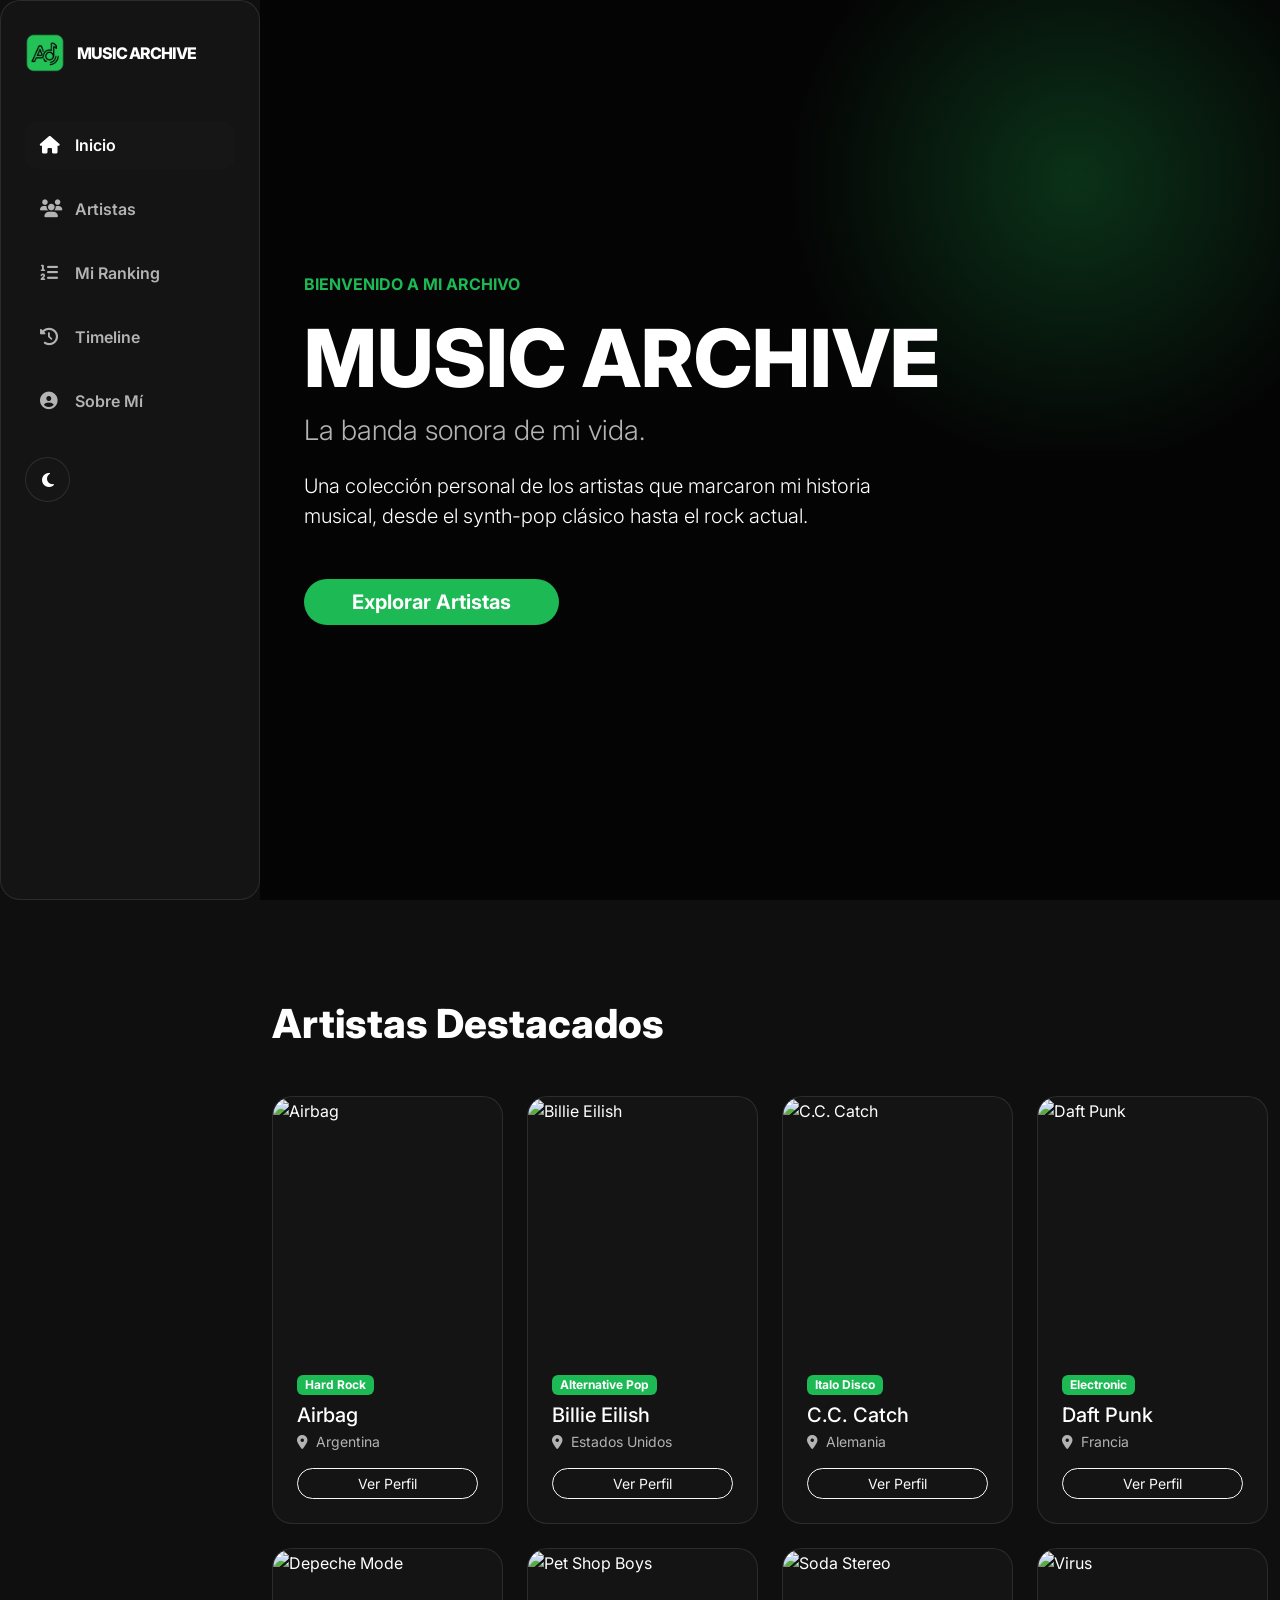
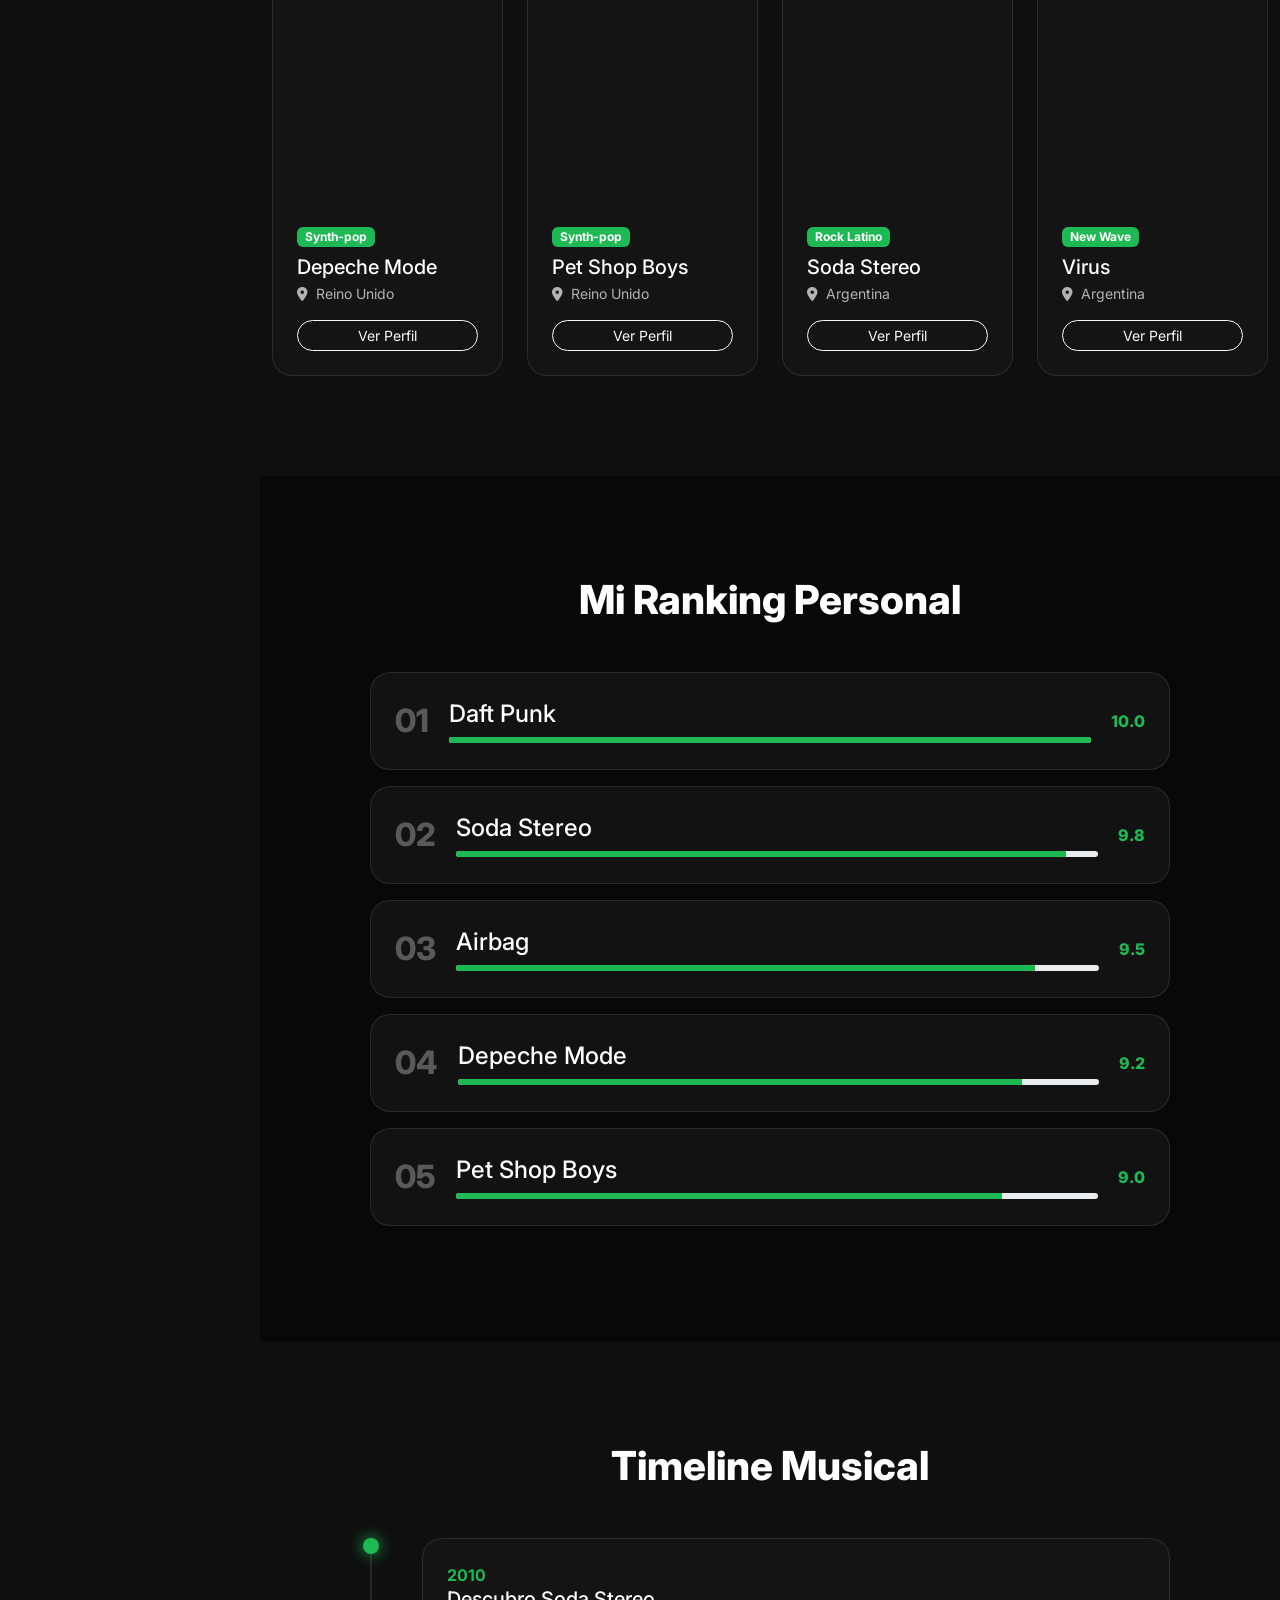
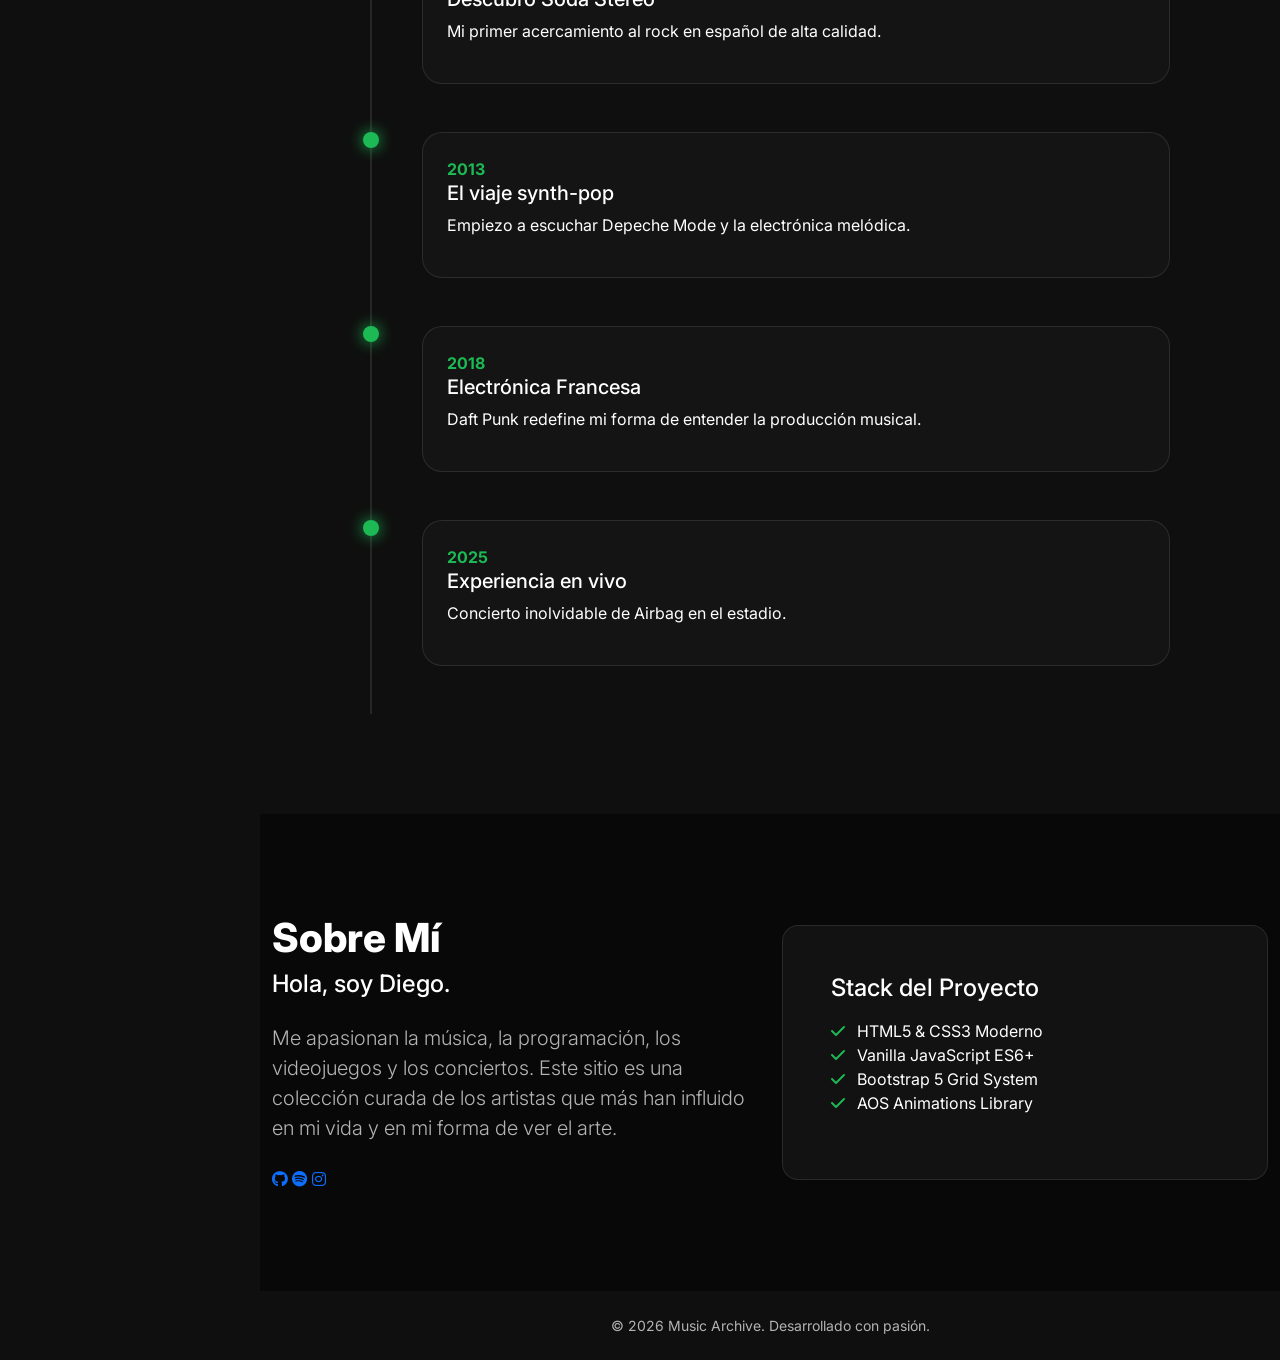
==== index.html @ b7717cc1 "Primer commit" ====
<!DOCTYPE html>
<html lang="es" data-theme="dark">
<head>
    <meta charset="UTF-8">
    <meta name="viewport" content="width=device-width, initial-scale=1.0">
    <title>Music Archive | La banda sonora de mi vida</title>
    <link rel="icon" type="image/x-icon" href="./imgs//ico//Logo Ad.ico">
    <!-- Bootstrap 5 CDN -->
    <link href="https://cdn.jsdelivr.net/npm/bootstrap@5.3.0/dist/css/bootstrap.min.css" rel="stylesheet">
    <!-- Font Awesome -->
    <link rel="stylesheet" href="https://cdnjs.cloudflare.com/ajax/libs/font-awesome/6.4.0/css/all.min.css">
    <!-- AOS Animations -->
    <link href="https://unpkg.com/aos@2.3.1/dist/aos.css" rel="stylesheet">
    <!-- Google Fonts -->
    <link href="https://fonts.googleapis.com/css2?family=Inter:wght@300;400;600;800&display=swap" rel="stylesheet">
    <!-- Custom CSS -->
    <link rel="stylesheet" href="css/style.css">
</head>
<body>

    <!-- Sidebar Navigation -->
    <nav class="sidebar glass">
        <div class="sidebar-header">
            <!-- <i class="fas fa-compact-disc logo-icon"></i> -->
            <img src="./imgs/img/Logo Ad-blck.png" alt="Logo" style="max-height: 40px;">
            <span class="logo-text">MUSIC ARCHIVE</span>
        </div>
        <ul class="nav-links">
            <li><a href="#hero" class="active"><i class="fas fa-home"></i> <span>Inicio</span></a></li>
            <li><a href="#artists"><i class="fas fa-users"></i> <span>Artistas</span></a></li>
            <li><a href="#ranking"><i class="fas fa-list-ol"></i> <span>Mi Ranking</span></a></li>
            <li><a href="#timeline"><i class="fas fa-history"></i> <span>Timeline</span></a></li>
            <li><a href="#about"><i class="fas fa-user-circle"></i> <span>Sobre Mí</span></a></li>
        </ul>
        <div class="theme-switch-wrapper">
            <button id="theme-toggle" class="btn-theme">
                <i class="fas fa-moon"></i>
            </button>
        </div>
    </nav>

    <!-- Main Content Area -->
    <main class="content-wrapper">
        
        <!-- Hero Section -->
        <section id="hero" class="hero-section d-flex align-items-center">
            <div class="container" data-aos="fade-up">
                <h6 class="text-spotify fw-bold mb-3">BIENVENIDO A MI ARCHIVO</h6>
                <h1 class="display-1 fw-800">MUSIC ARCHIVE</h1>
                <h2 class="h3 fw-light text-secondary-muted">La banda sonora de mi vida.</h2>
                <p class="lead mt-4 max-w-600">Una colección personal de los artistas que marcaron mi historia musical, desde el synth-pop clásico hasta el rock actual.</p>
                <div class="mt-5">
                    <a href="#artists" class="btn btn-spotify btn-lg rounded-pill px-5">Explorar Artistas</a>
                </div>
            </div>
            <div class="hero-gradient-bg"></div>
        </section>

        <!-- Artists Grid -->
        <section id="artists" class="section-padding">
            <div class="container">
                <h2 class="section-title mb-5" data-aos="fade-right">Artistas Destacados</h2>
                <div class="row g-4">
                    <!-- Artista 1: Airbag -->
                    <div class="col-md-6 col-lg-4 col-xl-3" data-aos="zoom-in" data-aos-delay="100">
                        <div class="artist-card glass">
                            <div class="artist-img-wrapper">
                                <img src="https://i.scdn.co/image/ab676161000051747e7ce771bde5235afd45cb43" alt="Airbag">
                            </div>
                            <div class="card-body p-4">
                                <span class="badge bg-spotify mb-2">Hard Rock</span>
                                <h3 class="h5 mb-1">Airbag</h3>
                                <p class="text-secondary-muted small mb-3"><i class="fas fa-map-marker-alt me-1"></i> Argentina</p>
                                <a href="artists/airbag.html" class="btn btn-outline-light btn-sm w-100 rounded-pill">Ver Perfil</a>
                            </div>
                        </div>
                    </div>
                    <div class="col-md-6 col-lg-4 col-xl-3" data-aos="zoom-in" data-aos-delay="200">
                        <div class="artist-card glass">
                            <div class="artist-img-wrapper">
                                <img src="https://laut.de/Billie-Eilish/billie-eilish-248085.jpg" alt="Billie Eilish">
                            </div>
                            <div class="card-body p-4">
                                <span class="badge bg-spotify mb-2">Alternative Pop</span>
                                <h3 class="h5 mb-1">Billie Eilish</h3>
                                <p class="text-secondary-muted small mb-3"><i class="fas fa-map-marker-alt me-1"></i> Estados Unidos</p>
                                <a href="artists/billie-eilish.html" class="btn btn-outline-light btn-sm w-100 rounded-pill">Ver Perfil</a>
                            </div>
                        </div>
                    </div>

                    <!-- Artista 2: C.C. Catch -->
                    <div class="col-md-6 col-lg-4 col-xl-3" data-aos="zoom-in" data-aos-delay="200">
                        <div class="artist-card glass">
                            <div class="artist-img-wrapper">
                                <img src="https://i.scdn.co/image/ab6761610000e5ebc1478ad42116bc7bc41c05b7" alt="C.C. Catch">
                            </div>
                            <div class="card-body p-4">
                                <span class="badge bg-spotify mb-2">Italo Disco</span>
                                <h3 class="h5 mb-1">C.C. Catch</h3>
                                <p class="text-secondary-muted small mb-3"><i class="fas fa-map-marker-alt me-1"></i> Alemania</p>
                                <a href="artists/cc-catch.html" class="btn btn-outline-light btn-sm w-100 rounded-pill">Ver Perfil</a>
                            </div>
                        </div>
                    </div>

                    <!-- Artista 3: Daft Punk -->
                    <div class="col-md-6 col-lg-4 col-xl-3" data-aos="zoom-in" data-aos-delay="300">
                        <div class="artist-card glass">
                            <div class="artist-img-wrapper">
                                <img src="https://circulopostal.com/wp-content/uploads/2023/10/merlin_68436082_cbc2d16f-e4ce-4e8e-9f06-d2789c9f309b-superJumbo.jpg" alt="Daft Punk">
                            </div>
                            <div class="card-body p-4">
                                <span class="badge bg-spotify mb-2">Electronic</span>
                                <h3 class="h5 mb-1">Daft Punk</h3>
                                <p class="text-secondary-muted small mb-3"><i class="fas fa-map-marker-alt me-1"></i> Francia</p>
                                <a href="artists/daft-punk.html" class="btn btn-outline-light btn-sm w-100 rounded-pill">Ver Perfil</a>
                            </div>
                        </div>
                    </div>

                    <!-- Artista 4: Depeche Mode -->
                    <div class="col-md-6 col-lg-4 col-xl-3" data-aos="zoom-in" data-aos-delay="400">
                        <div class="artist-card glass">
                            <div class="artist-img-wrapper">
                                <img src="https://www.lanacion.com.ar/resizer/v2/martin-gore-y-dave-gahan-de-depeche-mode-en-6WGZ7ZXPPBHDNB7FP3FCNU63EE.jpg?auth=3cbb375201bf2459477ee32d0f6359431b505a8c3b9cfcdce500269f2fc89ba1&width=1200&height=800&quality=70&smart=true" alt="Depeche Mode">
                            </div>
                            <div class="card-body p-4">
                                <span class="badge bg-spotify mb-2">Synth-pop</span>
                                <h3 class="h5 mb-1">Depeche Mode</h3>
                                <p class="text-secondary-muted small mb-3"><i class="fas fa-map-marker-alt me-1"></i> Reino Unido</p>
                                <a href="artists/depeche-mode.html" class="btn btn-outline-light btn-sm w-100 rounded-pill">Ver Perfil</a>
                            </div>
                        </div>
                    </div>

                    <!-- Artista 5: Pet Shop Boys -->
                    <div class="col-md-6 col-lg-4 col-xl-3" data-aos="zoom-in" data-aos-delay="500">
                        <div class="artist-card glass">
                            <div class="artist-img-wrapper">
                                <img src="https://musicayoxigeno.com/wp-content/uploads/2019/01/psb-banner_edited.jpg" alt="Pet Shop Boys">
                            </div>
                            <div class="card-body p-4">
                                <span class="badge bg-spotify mb-2">Synth-pop</span>
                                <h3 class="h5 mb-1">Pet Shop Boys</h3>
                                <p class="text-secondary-muted small mb-3"><i class="fas fa-map-marker-alt me-1"></i> Reino Unido</p>
                                <a href="artists/pet-shop-boys.html" class="btn btn-outline-light btn-sm w-100 rounded-pill">Ver Perfil</a>
                            </div>
                        </div>
                    </div>

                    <!-- Artista 6: Soda Stereo -->
                    <div class="col-md-6 col-lg-4 col-xl-3" data-aos="zoom-in" data-aos-delay="600">
                        <div class="artist-card glass">
                            <div class="artist-img-wrapper">
                                <img src="https://s3-us-west-1.amazonaws.com/peermusic-web-content/images/Lg/2499ad6f-5bdc-4321-9311-924814ea4e5e.jpg" alt="Soda Stereo">
                            </div>
                            <div class="card-body p-4">
                                <span class="badge bg-spotify mb-2">Rock Latino</span>
                                <h3 class="h5 mb-1">Soda Stereo</h3>
                                <p class="text-secondary-muted small mb-3"><i class="fas fa-map-marker-alt me-1"></i> Argentina</p>
                                <a href="artists/soda-stereo.html" class="btn btn-outline-light btn-sm w-100 rounded-pill">Ver Perfil</a>
                            </div>
                        </div>
                    </div>

                    <!-- Artista 7: Virus -->
                    <div class="col-md-6 col-lg-4 col-xl-3" data-aos="zoom-in" data-aos-delay="700">
                        <div class="artist-card glass">
                            <div class="artist-img-wrapper">
                                <img src="https://www.lanacion.com.ar/resizer/v2/la-discografia-de-virus-se-resignifico-con-los-3GSNBUH33RFXTMH2KKJ5DCEHAQ.jpg?auth=3c89581bac572e0272e9e0b8bd347015bab5443abb080338b44e05535ca7c685&width=420&height=280&quality=70&smart=true" alt="Virus">
                            </div>
                            <div class="card-body p-4">
                                <span class="badge bg-spotify mb-2">New Wave</span>
                                <h3 class="h5 mb-1">Virus</h3>
                                <p class="text-secondary-muted small mb-3"><i class="fas fa-map-marker-alt me-1"></i> Argentina</p>
                                <a href="artists/virus.html" class="btn btn-outline-light btn-sm w-100 rounded-pill">Ver Perfil</a>
                            </div>
                        </div>
                    </div>
                </div>
            </div>
        </section>

        <!-- Ranking Section -->
        <section id="ranking" class="section-padding bg-darker">
            <div class="container">
                <h2 class="section-title text-center mb-5" data-aos="fade-up">Mi Ranking Personal</h2>
                <div class="ranking-container mx-auto" style="max-width: 800px;">
                    <!-- Top 1 -->
                    <div class="ranking-item glass mb-3" data-aos="fade-left">
                        <div class="rank-number">01</div>
                        <div class="rank-info flex-grow-1">
                            <h4>Daft Punk</h4>
                            <div class="progress" style="height: 6px;">
                                <div class="progress-bar bg-spotify" style="width: 100%"></div>
                            </div>
                        </div>
                        <div class="rank-score">10.0</div>
                    </div>
                    <!-- Top 2 -->
                    <div class="ranking-item glass mb-3" data-aos="fade-left" data-aos-delay="100">
                        <div class="rank-number">02</div>
                        <div class="rank-info flex-grow-1">
                            <h4>Soda Stereo</h4>
                            <div class="progress" style="height: 6px;">
                                <div class="progress-bar bg-spotify" style="width: 95%"></div>
                            </div>
                        </div>
                        <div class="rank-score">9.8</div>
                    </div>
                    <!-- Top 3 -->
                    <div class="ranking-item glass mb-3" data-aos="fade-left" data-aos-delay="200">
                        <div class="rank-number">03</div>
                        <div class="rank-info flex-grow-1">
                            <h4>Airbag</h4>
                            <div class="progress" style="height: 6px;">
                                <div class="progress-bar bg-spotify" style="width: 90%"></div>
                            </div>
                        </div>
                        <div class="rank-score">9.5</div>
                    </div>
                    <!-- Top 4 -->
                    <div class="ranking-item glass mb-3" data-aos="fade-left" data-aos-delay="300">
                        <div class="rank-number">04</div>
                        <div class="rank-info flex-grow-1">
                            <h4>Depeche Mode</h4>
                            <div class="progress" style="height: 6px;">
                                <div class="progress-bar bg-spotify" style="width: 88%"></div>
                            </div>
                        </div>
                        <div class="rank-score">9.2</div>
                    </div>
                    <!-- Top 5 -->
                    <div class="ranking-item glass mb-3" data-aos="fade-left" data-aos-delay="400">
                        <div class="rank-number">05</div>
                        <div class="rank-info flex-grow-1">
                            <h4>Pet Shop Boys</h4>
                            <div class="progress" style="height: 6px;">
                                <div class="progress-bar bg-spotify" style="width: 85%"></div>
                            </div>
                        </div>
                        <div class="rank-score">9.0</div>
                    </div>
                </div>
            </div>
        </section>

        <!-- Timeline Section -->
        <section id="timeline" class="section-padding">
            <div class="container">
                <h2 class="section-title text-center mb-5" data-aos="fade-up">Timeline Musical</h2>
                <div class="timeline">
                    <div class="timeline-item" data-aos="fade-up">
                        <div class="timeline-dot"></div>
                        <div class="timeline-content glass">
                            <span class="year text-spotify fw-bold">2010</span>
                            <h5>Descubro Soda Stereo</h5>
                            <p>Mi primer acercamiento al rock en español de alta calidad.</p>
                        </div>
                    </div>
                    <div class="timeline-item" data-aos="fade-up">
                        <div class="timeline-dot"></div>
                        <div class="timeline-content glass">
                            <span class="year text-spotify fw-bold">2013</span>
                            <h5>El viaje synth-pop</h5>
                            <p>Empiezo a escuchar Depeche Mode y la electrónica melódica.</p>
                        </div>
                    </div>
                    <div class="timeline-item" data-aos="fade-up">
                        <div class="timeline-dot"></div>
                        <div class="timeline-content glass">
                            <span class="year text-spotify fw-bold">2018</span>
                            <h5>Electrónica Francesa</h5>
                            <p>Daft Punk redefine mi forma de entender la producción musical.</p>
                        </div>
                    </div>
                    <div class="timeline-item" data-aos="fade-up">
                        <div class="timeline-dot"></div>
                        <div class="timeline-content glass">
                            <span class="year text-spotify fw-bold">2025</span>
                            <h5>Experiencia en vivo</h5>
                            <p>Concierto inolvidable de Airbag en el estadio.</p>
                        </div>
                    </div>
                </div>
            </div>
        </section>

        <!-- About Me Section -->
        <section id="about" class="section-padding bg-darker">
            <div class="container">
                <div class="row align-items-center">
                    <div class="col-md-6" data-aos="fade-right">
                        <h2 class="section-title">Sobre Mí</h2>
                        <h3 class="h4 mb-4">Hola, soy Diego.</h3>
                        <p class="text-secondary-muted lead">Me apasionan la música, la programación, los videojuegos y los conciertos. Este sitio es una colección curada de los artistas que más han influido en mi vida y en mi forma de ver el arte.</p>
                        <div class="social-links  mt-4">
                            <a href="https://github.com/Alvaro-Diego-MQ" class="social-icon"><i class="fab fa-github"></i></a>
                            <a href="https://open.spotify.com/user/wjz55u7jkf20g5kwzcxeyxnja?si=cb12851d0dd44bbf" class="social-icon"><i class="fab fa-spotify"></i></a>
                            <a href="https://www.instagram.com/alv_diego_rck" class="social-icon"><i class="fab fa-instagram"></i></a>
                        </div>
                    </div>
                    <div class="col-md-6 mt-5 mt-md-0" data-aos="fade-left">
                        <div class="glass p-5 rounded-4">
                            <h4 class="mb-3">Stack del Proyecto</h4>
                            <ul class="list-unstyled">
                                <li><i class="fas fa-check text-spotify me-2"></i> HTML5 & CSS3 Moderno</li>
                                <li><i class="fas fa-check text-spotify me-2"></i> Vanilla JavaScript ES6+</li>
                                <li><i class="fas fa-check text-spotify me-2"></i> Bootstrap 5 Grid System</li>
                                <li><i class="fas fa-check text-spotify me-2"></i> AOS Animations Library</li>
                            </ul>
                        </div>
                    </div>
                </div>
            </div>
        </section>

        <!-- Footer -->
        <footer class="footer p-4 text-center glass-top">
            <p class="m-0 text-secondary-muted small">&copy; 2026 Music Archive. Desarrollado con pasión.</p>
        </footer>

    </main>

    <!-- Scripts -->
    <script src="https://cdn.jsdelivr.net/npm/bootstrap@5.3.0/dist/js/bootstrap.bundle.min.js"></script>
    <script src="https://unpkg.com/aos@2.3.1/dist/aos.js"></script>
    <script src="js/app.js"></script>
</body>
</html>
---- css/style.css ----
:root {
    --bg-color: #0f0f0f;
    --bg-darker: #080808;
    --card-bg: #181818;
    --spotify-green: #1DB954;
    --text-main: #FFFFFF;
    --text-secondary: #B3B3B3;
    --glass-bg: rgba(24, 24, 24, 0.7);
    --glass-border: rgba(255, 255, 255, 0.1);
    --transition-smooth: all 0.4s cubic-bezier(0.4, 0, 0.2, 1);
}

[data-theme="light"] {
    --bg-color: #f8f9fa;
    --bg-darker: #e9ecef;
    --card-bg: #ffffff;
    --text-main: #121212;
    --text-secondary: #555555;
    --glass-bg: rgba(255, 255, 255, 0.8);
    --glass-border: rgba(0, 0, 0, 0.1);
}

body {
    background-color: var(--bg-color);
    color: var(--text-main);
    font-family: 'Inter', sans-serif;
    overflow-x: hidden;
    transition: var(--transition-smooth);
}

.fw-800 { font-weight: 800; }
.text-spotify { color: var(--spotify-green); }
.bg-spotify { background-color: var(--spotify-green); }
.text-secondary-muted { color: var(--text-secondary); }
.max-w-600 { max-width: 600px; }

/* Sidebar */
.sidebar {
    width: 260px;
    height: 100vh;
    position: fixed;
    left: 0;
    top: 0;
    z-index: 1000;
    padding: 2rem 1.5rem;
    display: flex;
    flex-direction: column;
    border-right: 1px solid var(--glass-border);
}

.sidebar-header {
    display: flex;
    align-items: center;
    gap: 12px;
    margin-bottom: 3rem;
}

.logo-icon {
    font-size: 2rem;
    color: var(--spotify-green);
}

.logo-text {
    font-weight: 800;
    letter-spacing: -1px;
}

.nav-links {
    list-style: none;
    padding: 0;
}

.nav-links li {
    margin-bottom: 1rem;
}

.nav-links a {
    text-decoration: none;
    color: var(--text-secondary);
    font-weight: 600;
    display: flex;
    align-items: center;
    gap: 15px;
    padding: 12px 15px;
    border-radius: 12px;
    transition: var(--transition-smooth);
}

.nav-links a:hover, .nav-links a.active {
    color: var(--text-main);
    background: var(--glass-bg);
}

.nav-links a i {
    width: 20px;
    font-size: 1.1rem;
}

/* Main Layout */
.content-wrapper {
    margin-left: 260px;
}

/* Hero Section */
.hero-section {
    min-height: 100vh;
    position: relative;
    padding: 4rem 2rem;
    background-image: linear-gradient(rgba(0, 0, 0, 0.7), rgba(0, 0, 0, 0.7)), url('https://cdn.wallpapersafari.com/24/70/lN2D4h.png');
    background-repeat: no-repeat;
    background-size: cover;
    background-position: center;
    overflow: hidden;
    z-index: 1;
}

.hero-gradient-bg {
    position: absolute;
    top: -10%;
    right: -10%;
    width: 60%;
    height: 60%;
    background: radial-gradient(circle, rgba(29, 185, 84, 0.25) 0%, transparent 70%);
    z-index: -1;
    pointer-events: none;
}

/* Glassmorphism */
.glass {
    background: var(--glass-bg);
    backdrop-filter: blur(12px);
    border: 1px solid var(--glass-border);
    border-radius: 20px;
}

/* Cards Artistas */
.artist-card {
    overflow: hidden;
    transition: var(--transition-smooth);
    height: 100%;
}

.artist-card:hover {
    transform: translateY(-10px);
    border-color: var(--spotify-green);
    box-shadow: 0 10px 30px rgba(0,0,0,0.5);
}

.artist-img-wrapper {
    width: 100%;
    height: 250px;
    overflow: hidden;
}

.artist-img-wrapper img {
    width: 100%;
    height: 100%;
    object-fit: cover;
    transition: var(--transition-smooth);
}

.artist-card:hover .artist-img-wrapper img {
    scale: 1.1;
}

/* Ranking */
.ranking-item {
    display: flex;
    align-items: center;
    padding: 1.5rem;
    gap: 20px;
    transition: var(--transition-smooth);
}

.rank-number {
    font-size: 2rem;
    font-weight: 800;
    opacity: 0.3;
}

.rank-score {
    font-weight: 800;
    color: var(--spotify-green);
}

/* Timeline */
.timeline {
    position: relative;
    max-width: 800px;
    margin: 0 auto;
}

.timeline-item {
    position: relative;
    padding-left: 50px;
    padding-bottom: 3rem;
    border-left: 2px solid var(--glass-border);
}

.timeline-dot {
    position: absolute;
    left: -9px;
    top: 0;
    width: 16px;
    height: 16px;
    background: var(--spotify-green);
    border-radius: 50%;
    box-shadow: 0 0 15px var(--spotify-green);
}

.timeline-content {
    padding: 1.5rem;
}

/* Utility */
.section-padding { padding: 100px 0; }
.bg-darker { background-color: var(--bg-darker); }
.section-title { font-weight: 800; font-size: 2.5rem; }

.btn-spotify {
    background-color: var(--spotify-green);
    color: white;
    font-weight: 700;
    border: none;
    transition: var(--transition-smooth);
}

.btn-spotify:hover {
    background-color: #1ed760;
    transform: scale(1.05);
    color: white;
}

/* Theme Toggle Button */
.btn-theme {
    background: var(--glass-bg);
    border: 1px solid var(--glass-border);
    color: var(--text-main);
    width: 45px;
    height: 45px;
    border-radius: 50%;
    display: flex;
    align-items: center;
    justify-content: center;
    cursor: pointer;
    transition: var(--transition-smooth);
}

/* Responsive */
@media (max-width: 992px) {
    .sidebar {
        width: 100%;
        height: auto;
        bottom: 0;
        top: auto;
        left: 0;
        flex-direction: row;
        justify-content: center;
        padding: 0.5rem;
        border-right: none;
        border-top: 1px solid var(--glass-border);
    }
    .sidebar-header, .logo-text, .theme-switch-wrapper { display: none; }
    .nav-links { display: flex; margin: 0; width: 100%; justify-content: space-around; }
    .nav-links a span { display: none; }
    .content-wrapper { margin-left: 0; margin-bottom: 70px; }
    .display-1 { font-size: 3.5rem; }
}
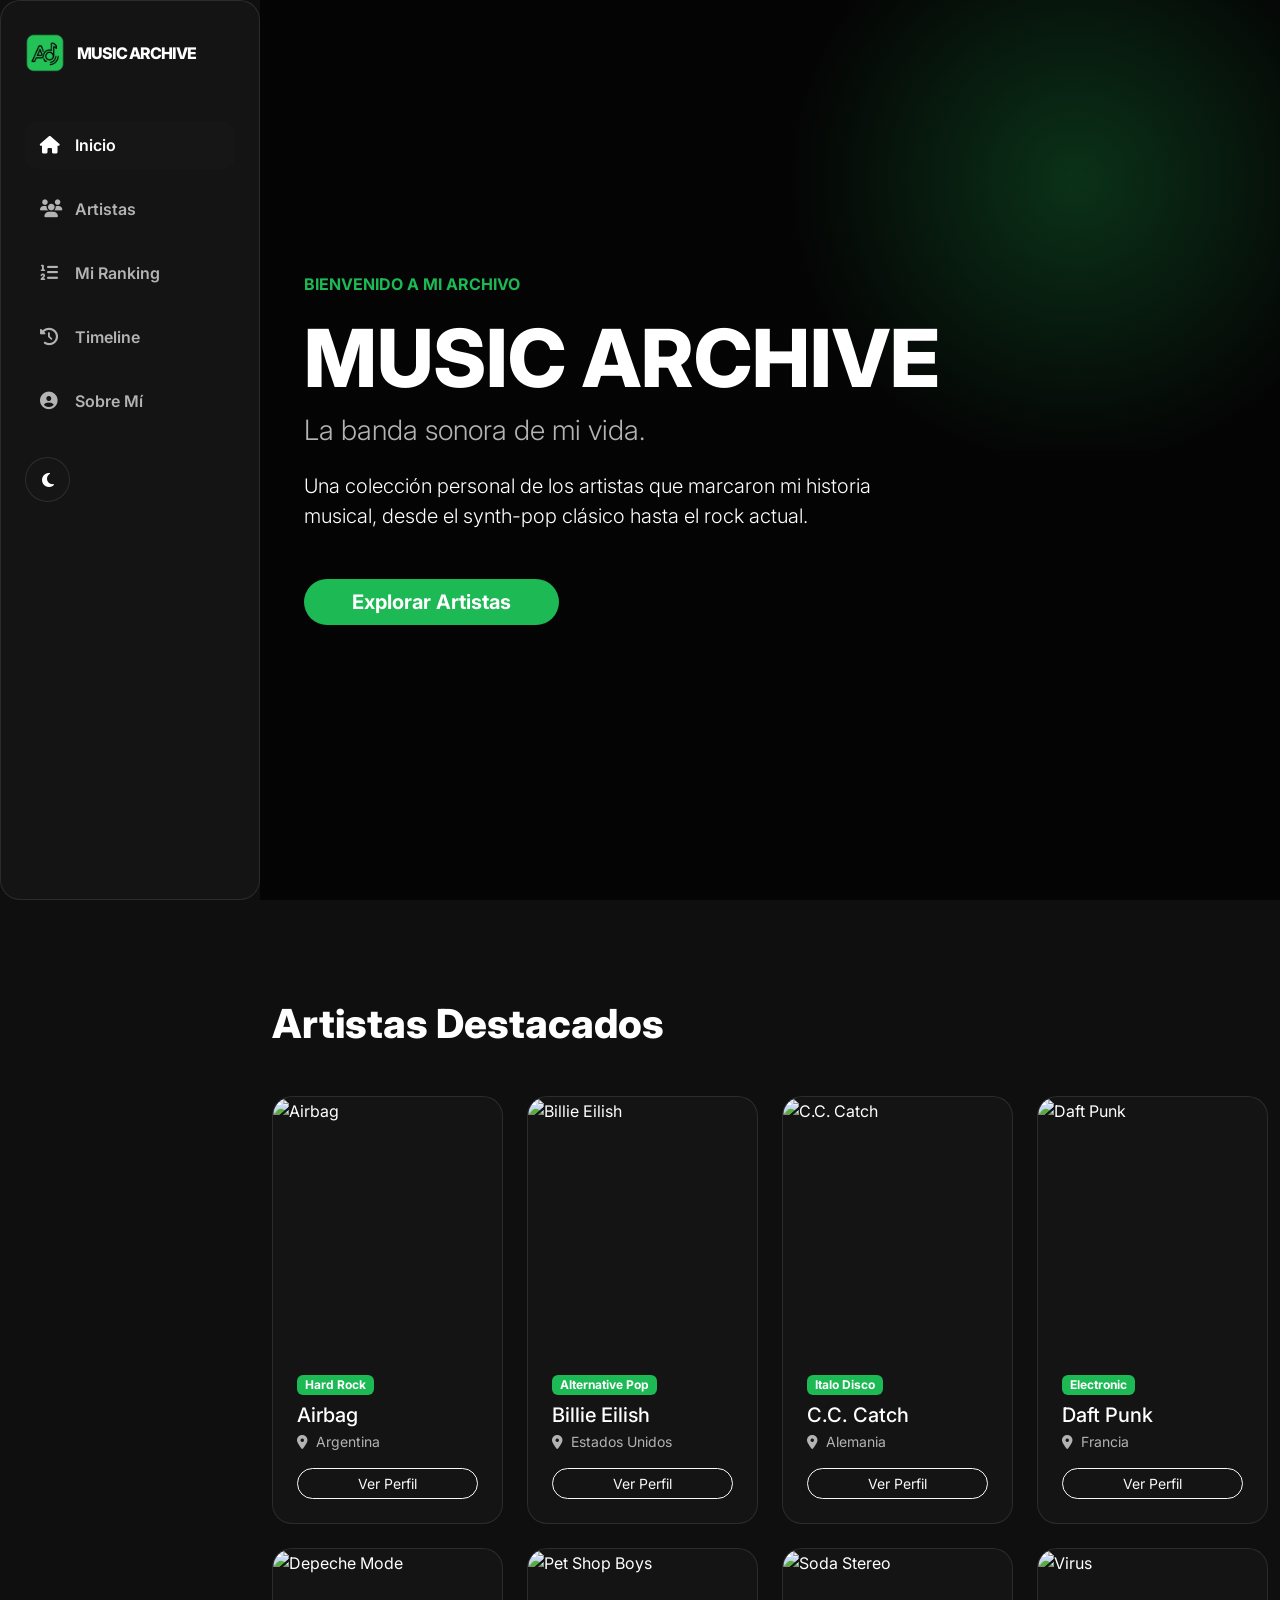
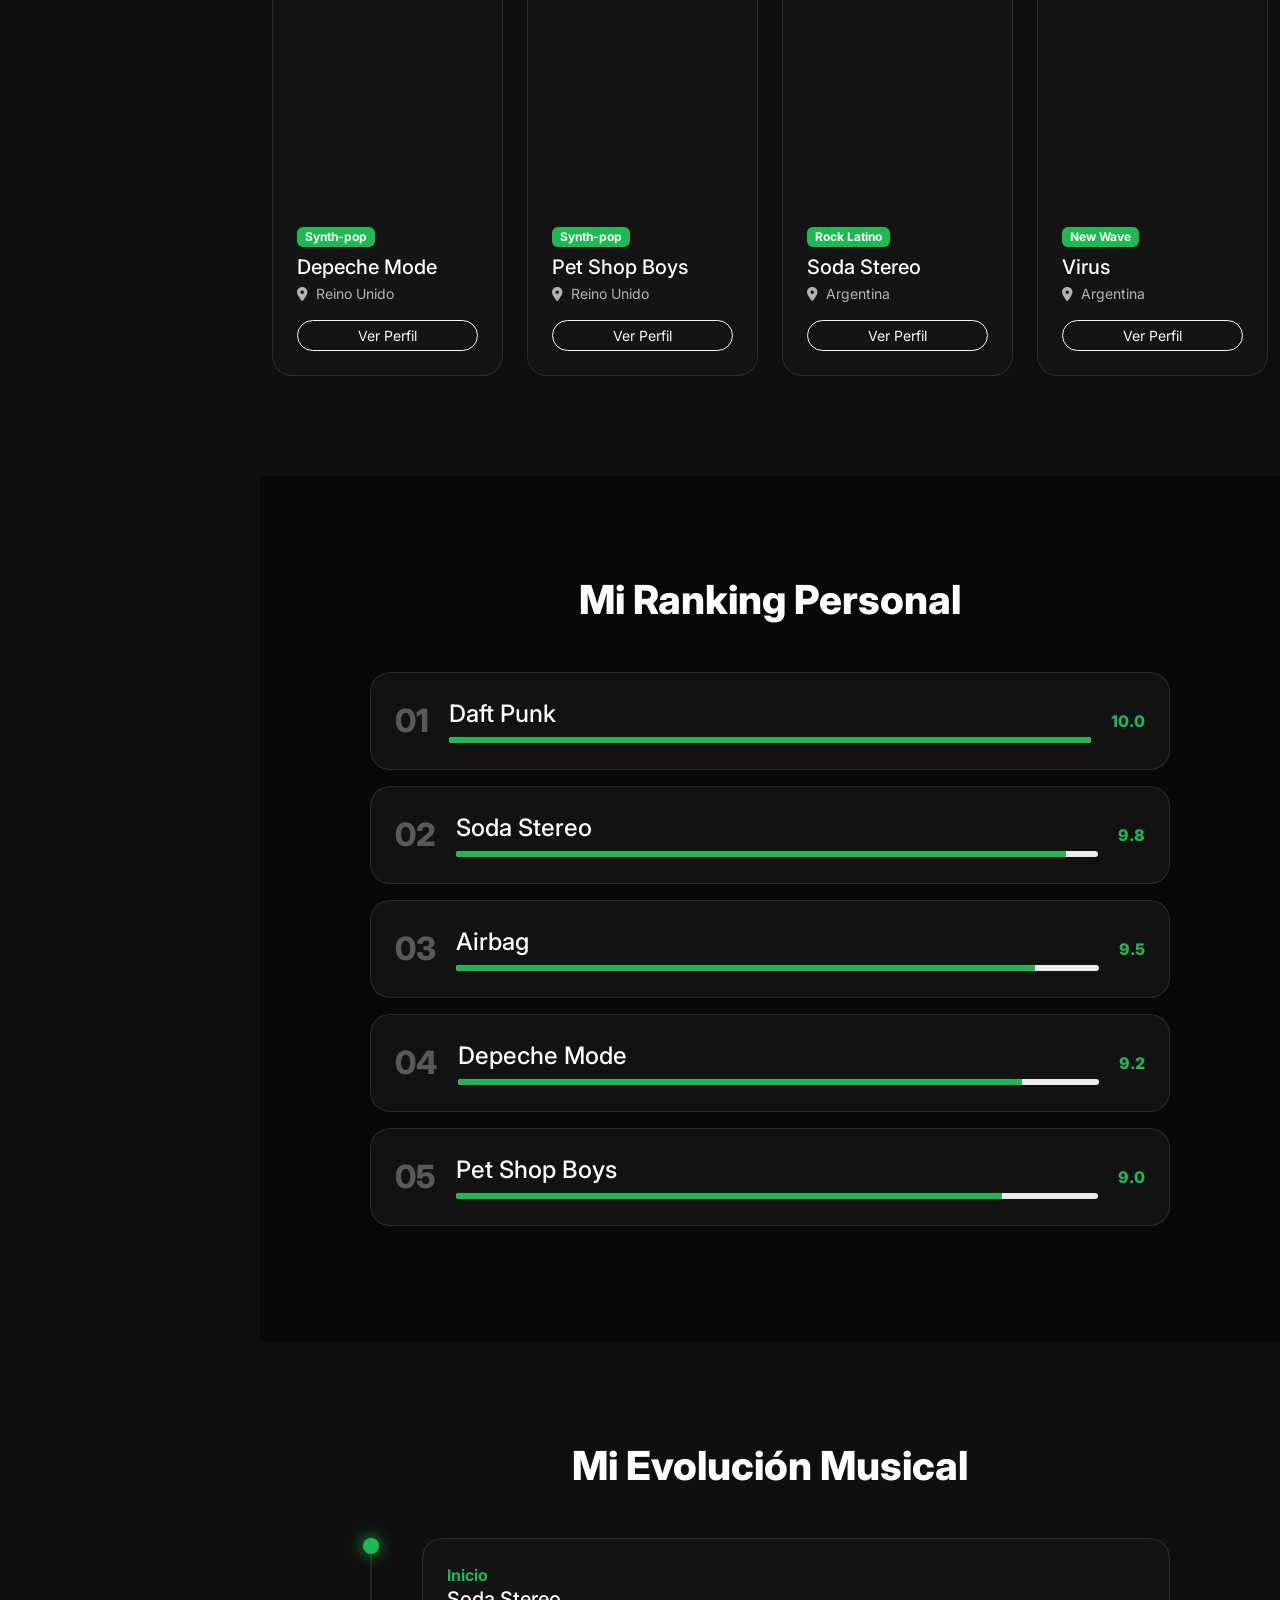
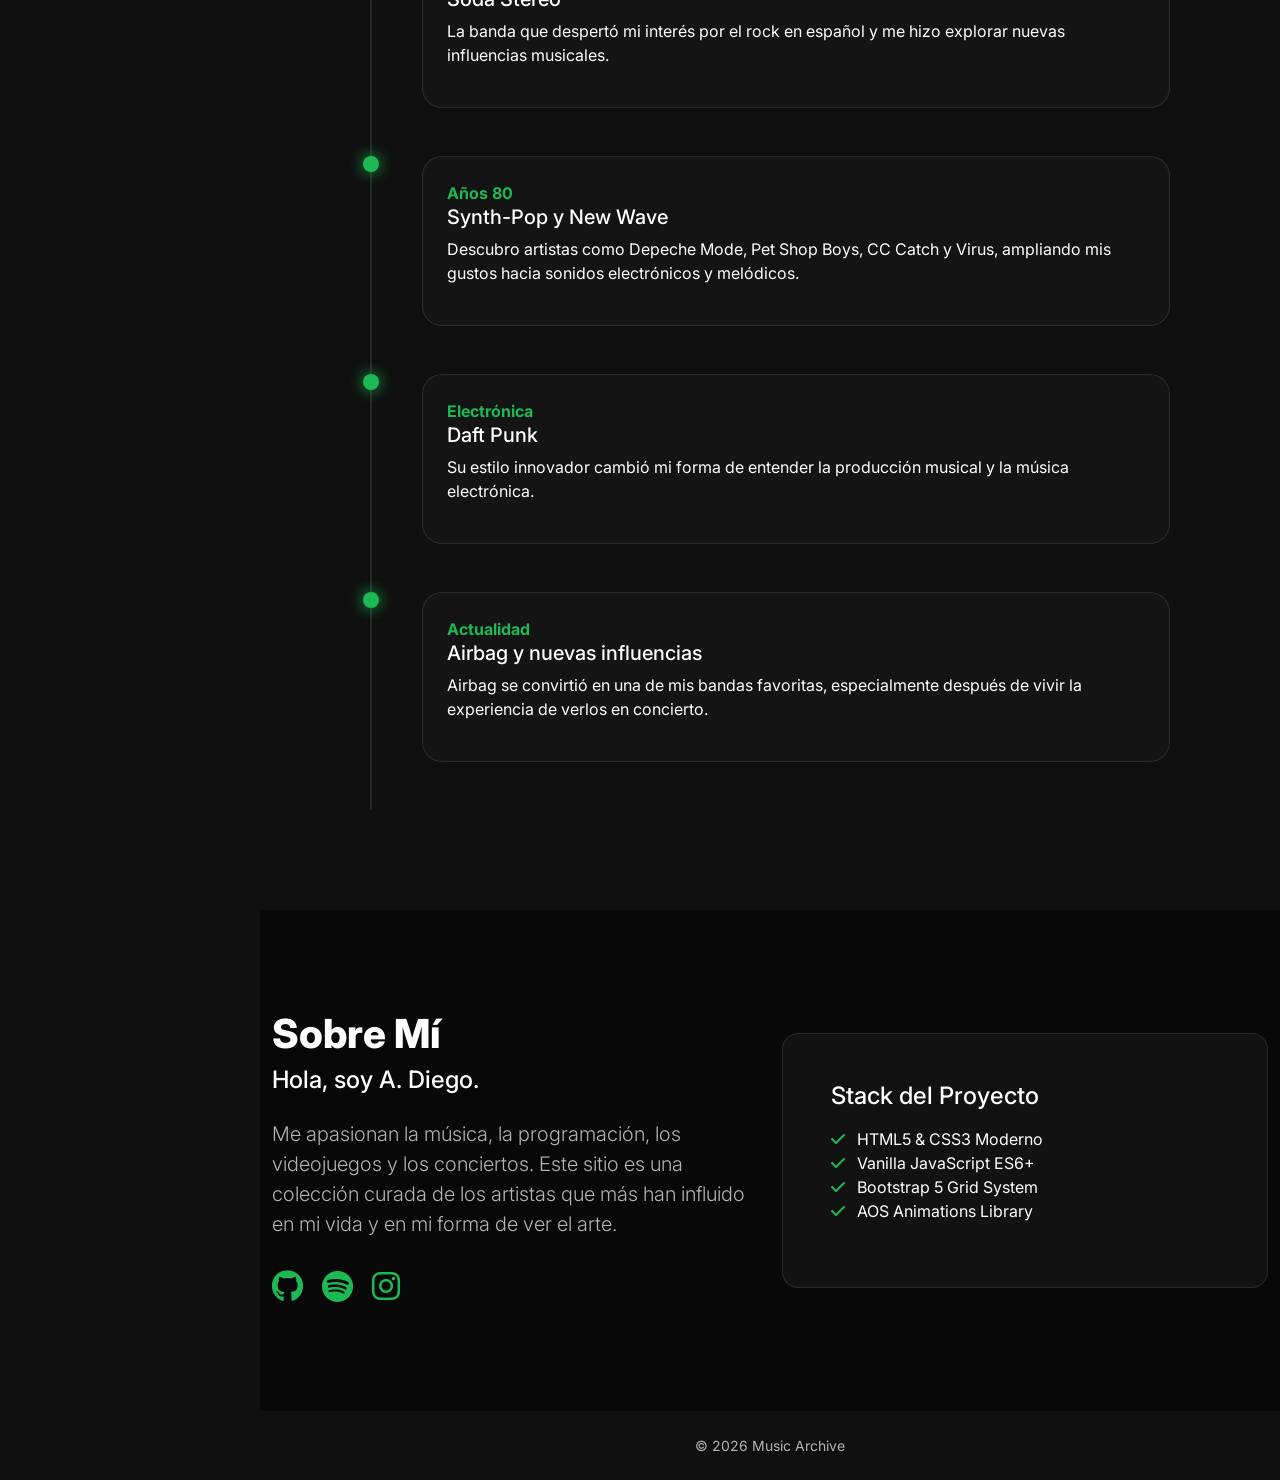
==== commit 71cb8f4c: "Fix names, descriptions  and icons" ====
--- a/index.html
+++ b/index.html
@@ -249,40 +249,48 @@
         <!-- Timeline Section -->
         <section id="timeline" class="section-padding">
             <div class="container">
-                <h2 class="section-title text-center mb-5" data-aos="fade-up">Timeline Musical</h2>
+                <h2 class="section-title text-center mb-5" data-aos="fade-up">
+                    Mi Evolución Musical
+                </h2>
+
                 <div class="timeline">
+
                     <div class="timeline-item" data-aos="fade-up">
                         <div class="timeline-dot"></div>
                         <div class="timeline-content glass">
-                            <span class="year text-spotify fw-bold">2010</span>
-                            <h5>Descubro Soda Stereo</h5>
-                            <p>Mi primer acercamiento al rock en español de alta calidad.</p>
-                        </div>
-                    </div>
+                            <span class="year text-spotify fw-bold">Inicio</span>
+                            <h5>Soda Stereo</h5>
+                            <p>La banda que despertó mi interés por el rock en español y me hizo explorar nuevas influencias musicales.</p>
+                        </div>
+                    </div>
+
                     <div class="timeline-item" data-aos="fade-up">
                         <div class="timeline-dot"></div>
                         <div class="timeline-content glass">
-                            <span class="year text-spotify fw-bold">2013</span>
-                            <h5>El viaje synth-pop</h5>
-                            <p>Empiezo a escuchar Depeche Mode y la electrónica melódica.</p>
-                        </div>
-                    </div>
+                            <span class="year text-spotify fw-bold">Años 80</span>
+                            <h5>Synth-Pop y New Wave</h5>
+                            <p>Descubro artistas como Depeche Mode, Pet Shop Boys, CC Catch y Virus, ampliando mis gustos hacia sonidos electrónicos y melódicos.</p>
+                        </div>
+                    </div>
+
                     <div class="timeline-item" data-aos="fade-up">
                         <div class="timeline-dot"></div>
                         <div class="timeline-content glass">
-                            <span class="year text-spotify fw-bold">2018</span>
-                            <h5>Electrónica Francesa</h5>
-                            <p>Daft Punk redefine mi forma de entender la producción musical.</p>
-                        </div>
-                    </div>
+                            <span class="year text-spotify fw-bold">Electrónica</span>
+                            <h5>Daft Punk</h5>
+                            <p>Su estilo innovador cambió mi forma de entender la producción musical y la música electrónica.</p>
+                        </div>
+                    </div>
+
                     <div class="timeline-item" data-aos="fade-up">
                         <div class="timeline-dot"></div>
                         <div class="timeline-content glass">
-                            <span class="year text-spotify fw-bold">2025</span>
-                            <h5>Experiencia en vivo</h5>
-                            <p>Concierto inolvidable de Airbag en el estadio.</p>
-                        </div>
-                    </div>
+                            <span class="year text-spotify fw-bold">Actualidad</span>
+                            <h5>Airbag y nuevas influencias</h5>
+                            <p>Airbag se convirtió en una de mis bandas favoritas, especialmente después de vivir la experiencia de verlos en concierto.</p>
+                        </div>
+                    </div>
+
                 </div>
             </div>
         </section>
@@ -293,12 +301,12 @@
                 <div class="row align-items-center">
                     <div class="col-md-6" data-aos="fade-right">
                         <h2 class="section-title">Sobre Mí</h2>
-                        <h3 class="h4 mb-4">Hola, soy Diego.</h3>
+                        <h3 class="h4 mb-4">Hola, soy A. Diego.</h3>
                         <p class="text-secondary-muted lead">Me apasionan la música, la programación, los videojuegos y los conciertos. Este sitio es una colección curada de los artistas que más han influido en mi vida y en mi forma de ver el arte.</p>
                         <div class="social-links  mt-4">
-                            <a href="https://github.com/Alvaro-Diego-MQ" class="social-icon"><i class="fab fa-github"></i></a>
-                            <a href="https://open.spotify.com/user/wjz55u7jkf20g5kwzcxeyxnja?si=cb12851d0dd44bbf" class="social-icon"><i class="fab fa-spotify"></i></a>
-                            <a href="https://www.instagram.com/alv_diego_rck" class="social-icon"><i class="fab fa-instagram"></i></a>
+                            <a href="https://github.com/Alvaro-Diego-MQ" target="_blank" rel="noopener noreferrer" class="social-icon"><i class="fab fa-github"></i></a>
+                            <a href="https://open.spotify.com/user/wjz55u7jkf20g5kwzcxeyxnja?si=cb12851d0dd44bbf" target="_blank" rel="noopener noreferrer" class="social-icon"><i class="fab fa-spotify"></i></a>
+                            <a href="https://www.instagram.com/alv_diego_rck" target="_blank" rel="noopener noreferrer" class="social-icon"><i class="fab fa-instagram"></i></a>
                         </div>
                     </div>
                     <div class="col-md-6 mt-5 mt-md-0" data-aos="fade-left">
@@ -318,7 +326,7 @@
 
         <!-- Footer -->
         <footer class="footer p-4 text-center glass-top">
-            <p class="m-0 text-secondary-muted small">&copy; 2026 Music Archive. Desarrollado con pasión.</p>
+            <p class="m-0 text-secondary-muted small">&copy; 2026 Music Archive</p>
         </footer>
 
     </main>
--- a/css/style.css
+++ b/css/style.css
@@ -244,6 +244,18 @@
     justify-content: center;
     cursor: pointer;
     transition: var(--transition-smooth);
+}
+
+.social-icon {
+    color: #1DB954;
+    font-size: 2rem;
+    margin-right: 15px;
+    transition: all 0.3s ease;
+}
+
+.social-icon:hover {
+    color: #1ed760;
+    transform: translateY(-3px) scale(1.1);
 }
 
 /* Responsive */
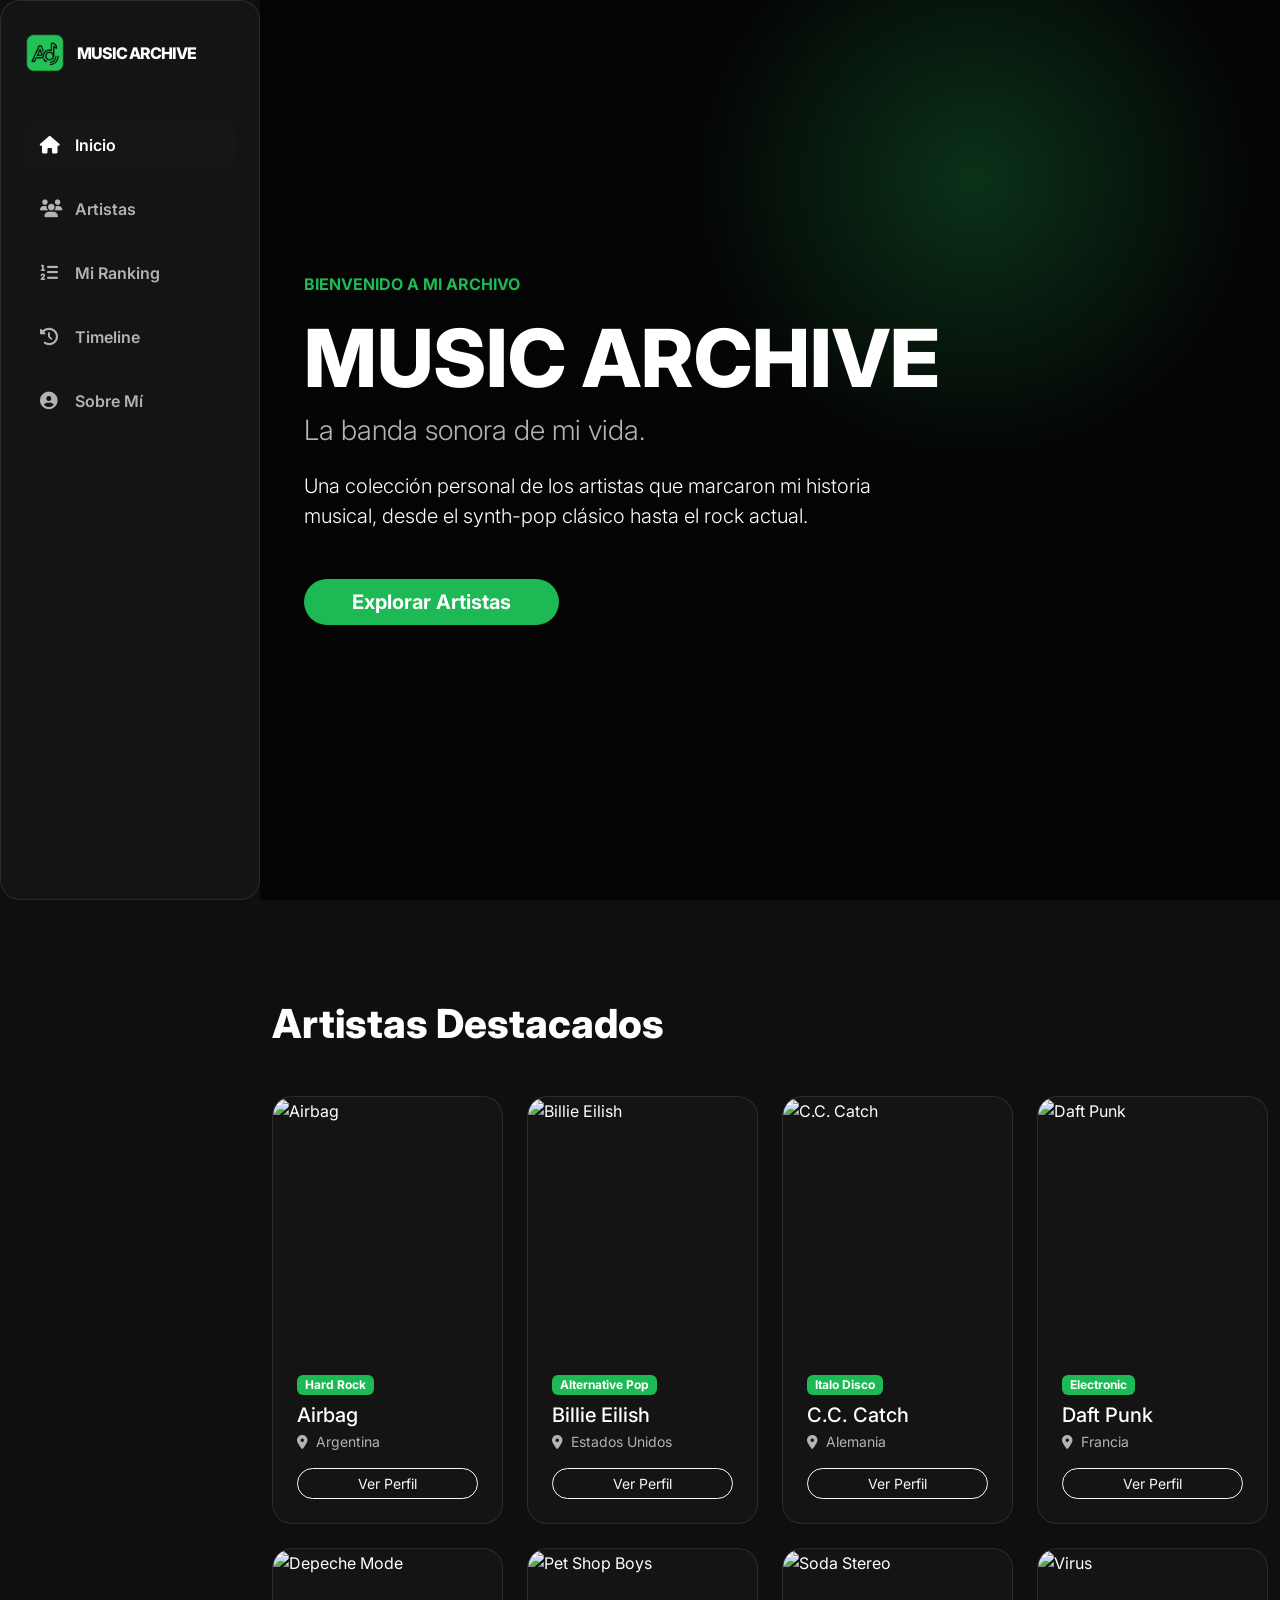
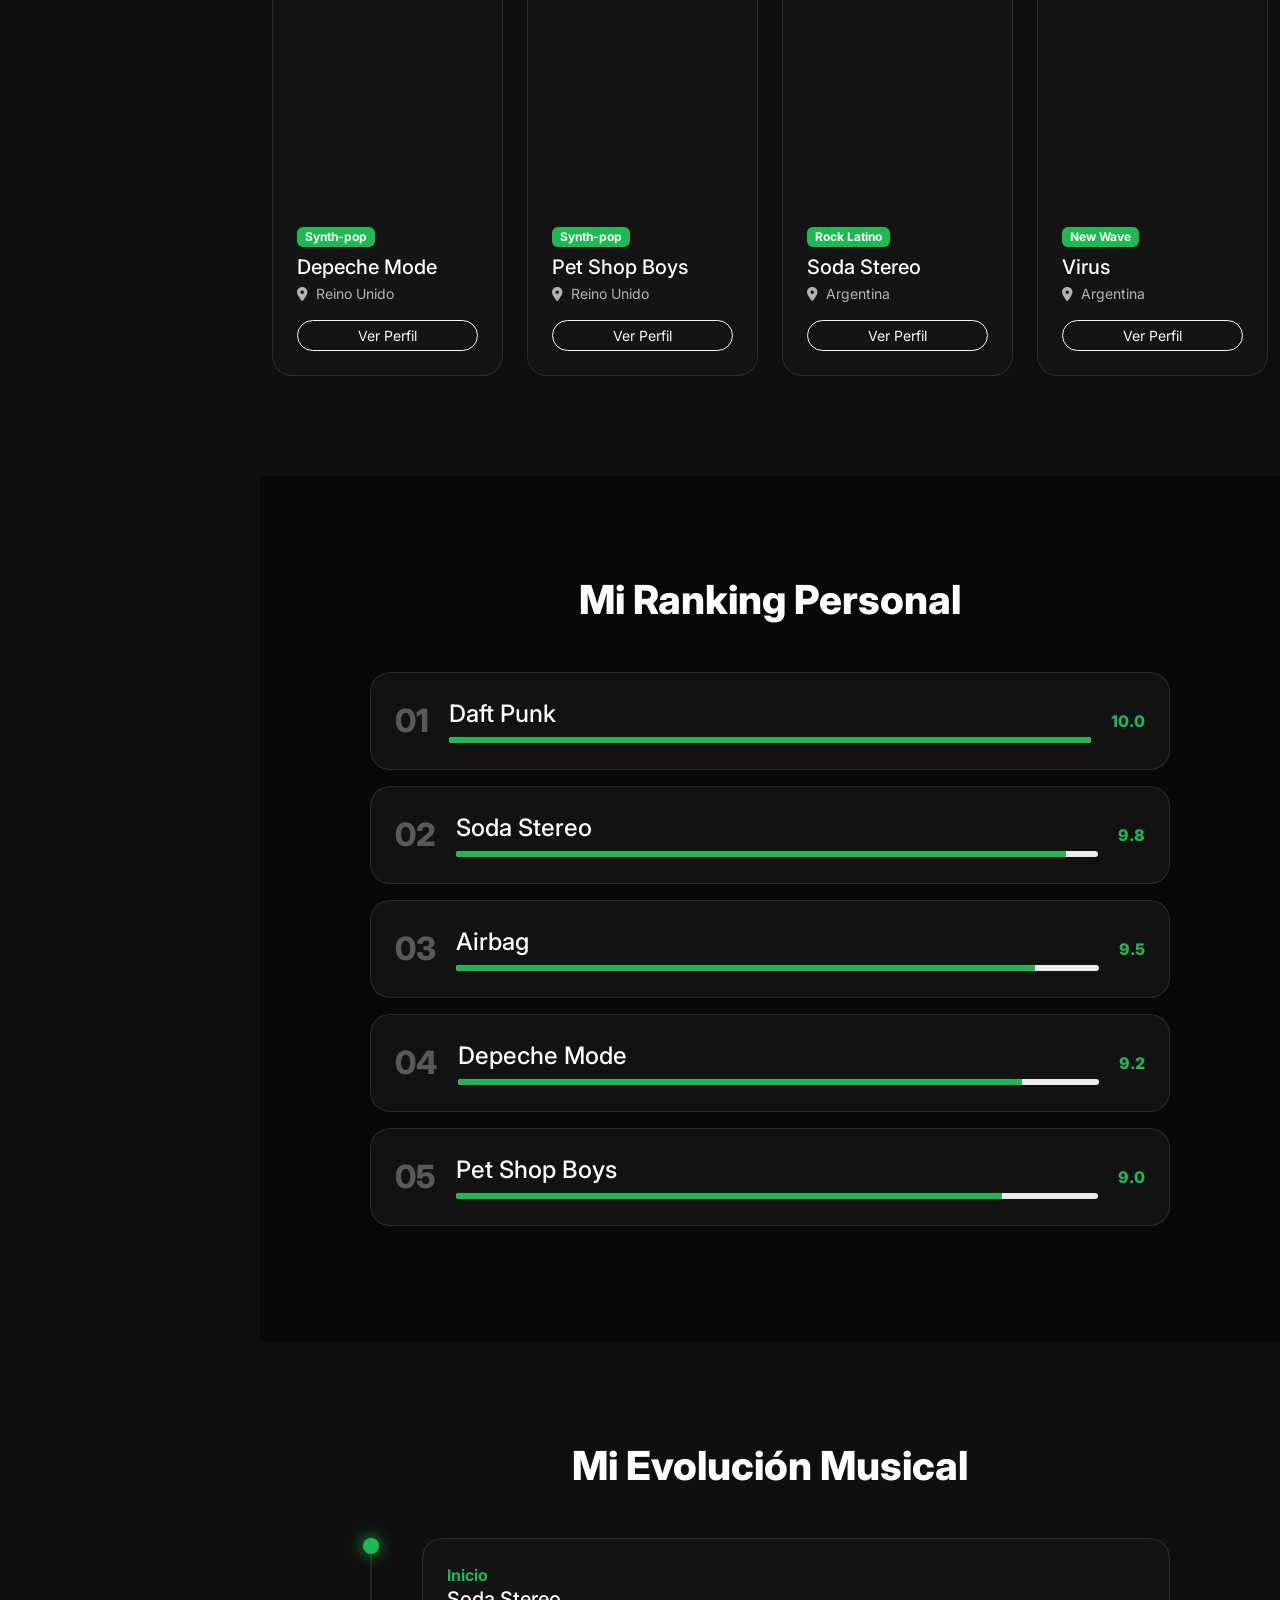
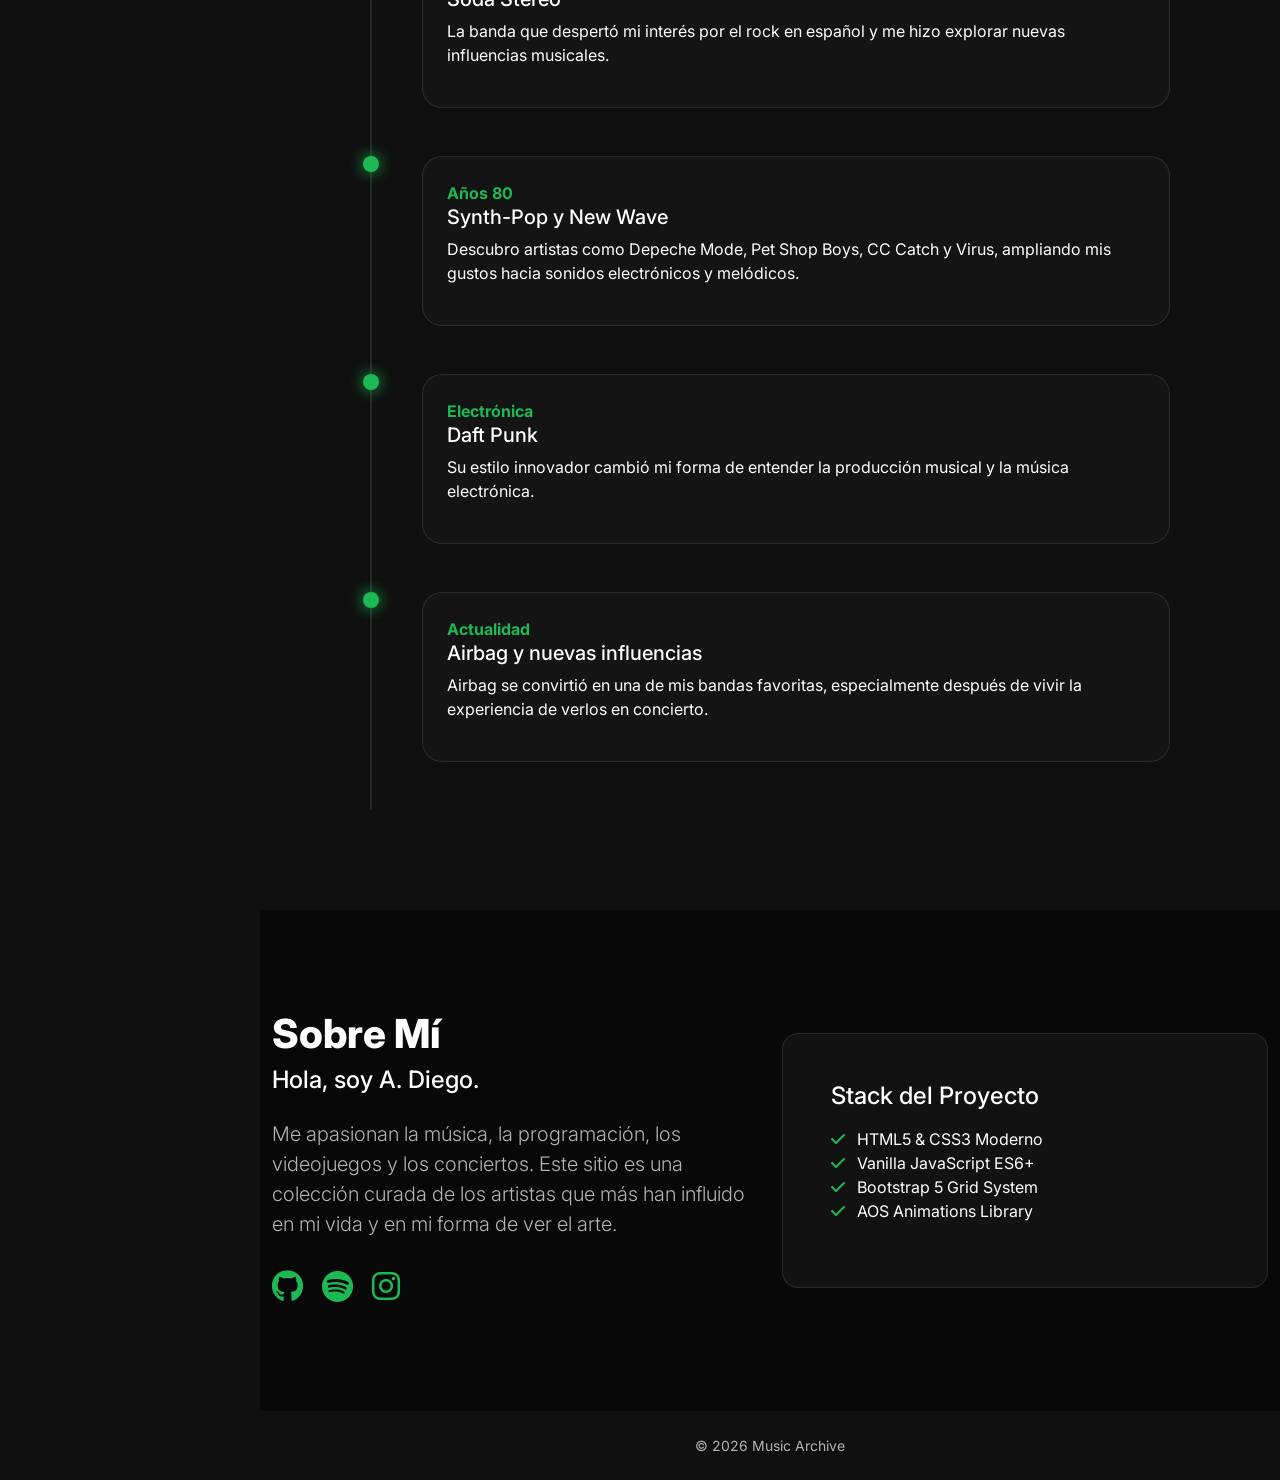
==== commit 2a9c9677: "Fix responsive and delete light mode" ====
--- a/index.html
+++ b/index.html
@@ -32,11 +32,7 @@
             <li><a href="#timeline"><i class="fas fa-history"></i> <span>Timeline</span></a></li>
             <li><a href="#about"><i class="fas fa-user-circle"></i> <span>Sobre Mí</span></a></li>
         </ul>
-        <div class="theme-switch-wrapper">
-            <button id="theme-toggle" class="btn-theme">
-                <i class="fas fa-moon"></i>
-            </button>
-        </div>
+
     </nav>
 
     <!-- Main Content Area -->
@@ -53,6 +49,7 @@
                     <a href="#artists" class="btn btn-spotify btn-lg rounded-pill px-5">Explorar Artistas</a>
                 </div>
             </div>
+            
             <div class="hero-gradient-bg"></div>
         </section>
 
--- a/css/style.css
+++ b/css/style.css
@@ -1,3 +1,9 @@
+html,
+body {
+    width: 100%;
+    max-width: 100%;
+    overflow-x: hidden;
+}
 :root {
     --bg-color: #0f0f0f;
     --bg-darker: #080808;
@@ -10,15 +16,6 @@
     --transition-smooth: all 0.4s cubic-bezier(0.4, 0, 0.2, 1);
 }
 
-[data-theme="light"] {
-    --bg-color: #f8f9fa;
-    --bg-darker: #e9ecef;
-    --card-bg: #ffffff;
-    --text-main: #121212;
-    --text-secondary: #555555;
-    --glass-bg: rgba(255, 255, 255, 0.8);
-    --glass-border: rgba(0, 0, 0, 0.1);
-}
 
 body {
     background-color: var(--bg-color);
@@ -117,7 +114,7 @@
 .hero-gradient-bg {
     position: absolute;
     top: -10%;
-    right: -10%;
+    right: 0;
     width: 60%;
     height: 60%;
     background: radial-gradient(circle, rgba(29, 185, 84, 0.25) 0%, transparent 70%);
@@ -231,21 +228,6 @@
     color: white;
 }
 
-/* Theme Toggle Button */
-.btn-theme {
-    background: var(--glass-bg);
-    border: 1px solid var(--glass-border);
-    color: var(--text-main);
-    width: 45px;
-    height: 45px;
-    border-radius: 50%;
-    display: flex;
-    align-items: center;
-    justify-content: center;
-    cursor: pointer;
-    transition: var(--transition-smooth);
-}
-
 .social-icon {
     color: #1DB954;
     font-size: 2rem;
@@ -259,22 +241,132 @@
 }
 
 /* Responsive */
+/* Responsive */
 @media (max-width: 992px) {
+
     .sidebar {
+        position: fixed;
+        bottom: 0;
+        left: 0;
+        top: auto;
         width: 100%;
-        height: auto;
-        bottom: 0;
-        top: auto;
-        left: 0;
-        flex-direction: row;
+        height: 65px;
+        padding: 0;
+        margin: 0;
+        z-index: 1000;
+
+        display: flex;
         justify-content: center;
-        padding: 0.5rem;
+        align-items: center;
+
         border-right: none;
         border-top: 1px solid var(--glass-border);
-    }
-    .sidebar-header, .logo-text, .theme-switch-wrapper { display: none; }
-    .nav-links { display: flex; margin: 0; width: 100%; justify-content: space-around; }
-    .nav-links a span { display: none; }
-    .content-wrapper { margin-left: 0; margin-bottom: 70px; }
-    .display-1 { font-size: 3.5rem; }
+
+        background: #181818;
+    }
+
+    .sidebar-header,
+    .logo-text,
+    .theme-switch-wrapper {
+        display: none;
+    }
+
+    .nav-links {
+        width: 100%;
+        margin: 0;
+        padding: 0;
+
+        display: grid;
+        grid-template-columns: repeat(5, 1fr);
+
+        list-style: none;
+    }
+
+    .nav-links li {
+        margin: 0;
+        padding: 0;
+    }
+
+    .nav-links a {
+        width: 100%;
+        padding: 12px 0;
+        margin: 0;
+
+        display: flex;
+        justify-content: center;
+        align-items: center;
+    }
+
+    .nav-links a span {
+        display: none;
+    }
+
+    .content-wrapper {
+        margin-left: 0;
+        margin-bottom: 70px;
+    }
+
+    .display-1 {
+        font-size: 3rem;
+    }
+}
+
+@media (max-width: 768px) {
+
+    .hero-section {
+        padding: 1rem;
+        text-align: center;
+    }
+
+    .hero-section .container {
+        padding-left: 16px;
+        padding-right: 16px;
+    }
+
+    .display-1 {
+        font-size: 2.5rem !important;
+        line-height: 1.1;
+    }
+
+    .section-title {
+        font-size: 2rem;
+    }
+
+    .artist-img-wrapper {
+        height: 220px;
+    }
+
+    .timeline-item {
+        padding-left: 30px;
+    }
+
+    .timeline-content {
+        padding: 1rem;
+    }
+
+    .ranking-item {
+        padding: 1rem;
+        gap: 10px;
+    }
+
+    .rank-number {
+        font-size: 1.5rem;
+    }
+
+    .rank-score {
+        font-size: 1rem;
+    }
+
+    .social-links {
+        text-align: center;
+    }
+
+    .social-icon {
+        font-size: 1.8rem;
+        margin: 0 10px;
+    }
+
+    .max-w-600 {
+        max-width: 100%;
+    }
 }
